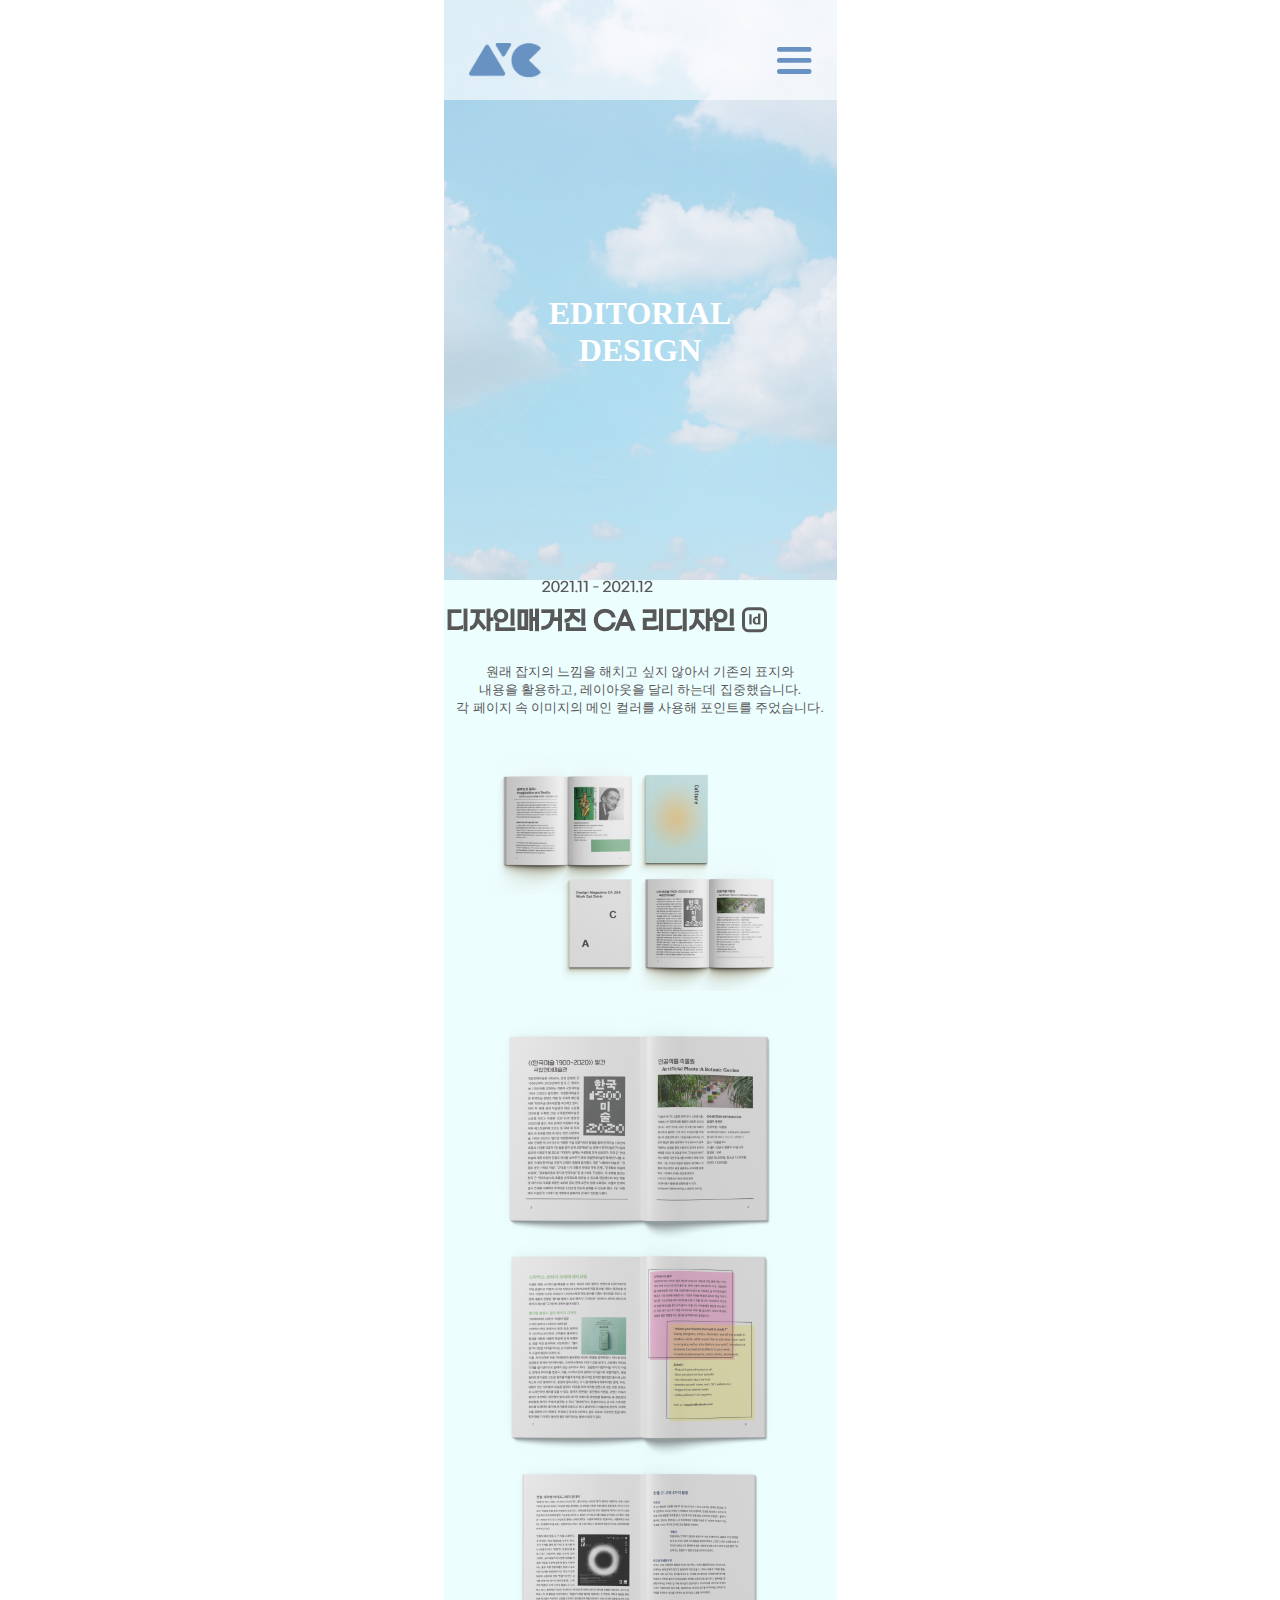
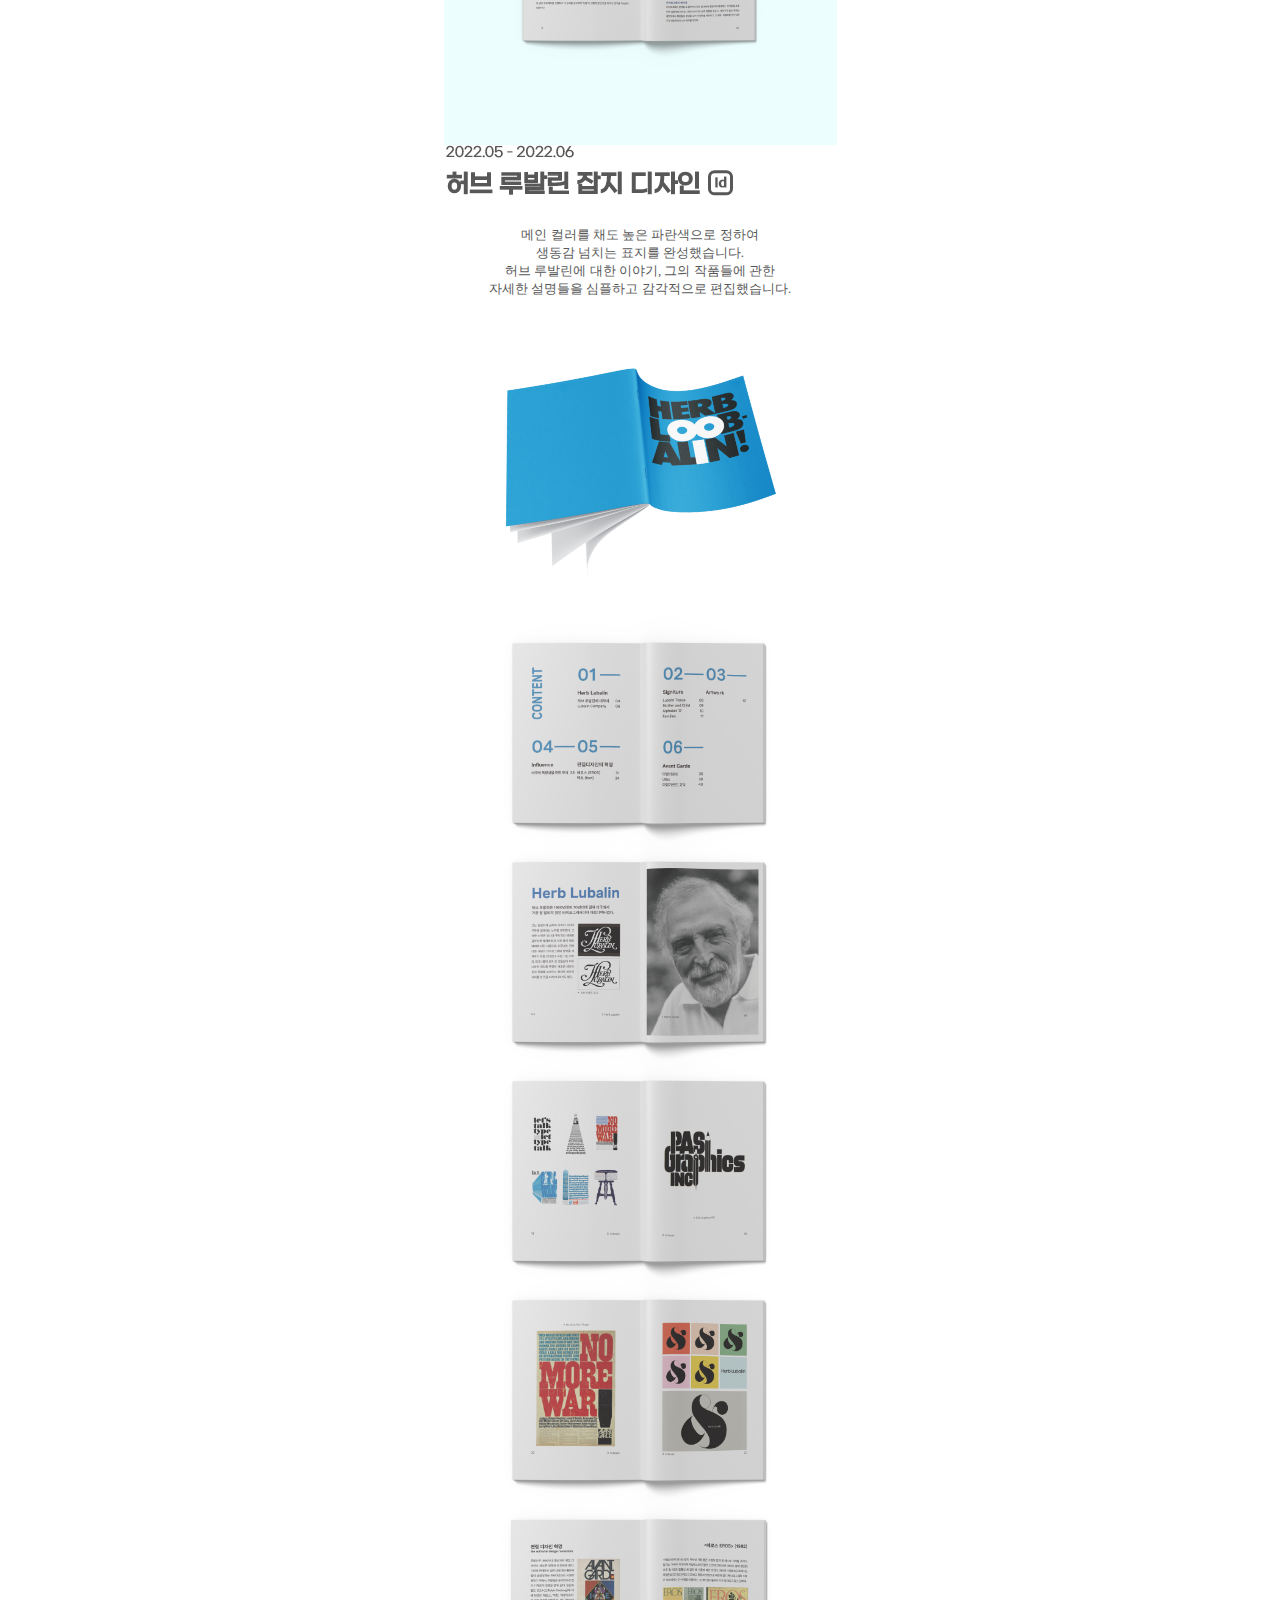
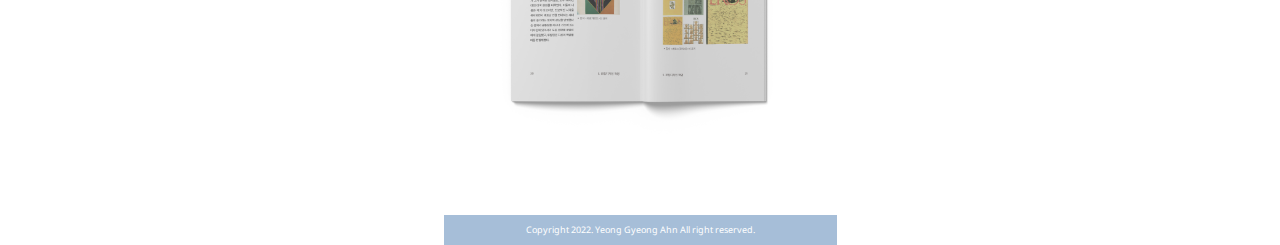
==== editorial_m1.html @ 8787ca1f "Add files via upload" ====
<!DOCTYPE html>
<html lang="ko">
<head>
    <meta charset="UTF-8">
    <meta http-equiv="X-UA-Compatible" content="IE=edge">
    <meta name="viewport" content="width=device-width, initial-scale=1.0">
    <title>안영경</title>
    <link rel="stylesheet" href="master_m.css">
    <link rel="shortcut icon" type="image/x-icon" href="/img/농담곰.svg">
</head>
<body>
    <div id="wrap">
        <div class="ed_subpage">
            <nav class="nav">
                <h2 class="logo">
                    <a href="/index_m.html"><img src="/img/logo.png" alt="logo" width="72.05px" height="35.44px"></a>
                </h2>
                <div class="bt">
                    <img src="/img/menu_button.png" alt="button" >
                </div>
            </nav>
            
            <div class="sub_maincontent">
                <h1 class="sub-title">EDITORIAL<br>DESIGN</h1>
            </div>
            
        </div> 
        
        <div class="ca">
            <div class="ca_tilte">
                <img src="/img/ca_title_m.png" alt="ca_tilte">
            </div>
            <div class="ca_p">
                <p>
                    원래 잡지의 느낌을 해치고 싶지 않아서 기존의 표지와<br>
                    내용을 활용하고, 레이아웃을 달리 하는데 집중했습니다.<br>
                    각 페이지 속 이미지의 메인 컬러를 사용해 포인트를 주었습니다.  
                </p>
            </div>
            
        </div>
        <div class="hub">
            <div class="hub_tilte">
                <img src="/img/hub_title.png" alt="hub_tilte">
            </div>

            <div class="hub_p">
                <p>
                    메인 컬러를 채도 높은 파란색으로 정하여<br>
                    생동감 넘치는 표지를 완성했습니다.<br> 
                    허브 루발린에 대한 이야기, 그의 작품들에 관한<br> 
                    자세한 설명들을 심플하고 감각적으로 편집했습니다.
                </p>
            </div>

        </div>

    </div> 

    
    
   
 
<!-- -------------------------footer----------------------- -->
    <div class="footer">
        <p class="f-text">Copyright 2022. Yeong Gyeong Ahn All right reserved.</p>
    </div> 
    

<!-- -------------------------menu-------------------------- -->
    <div id="menu">
        <ul>
            <li><a href="identity_m1.html">IDENTITY</a></li>
            <li><a href="package_m1.html">PACKAGE</a></li>
            <li><a href="web_m1.html">WEB/UI</a></li>
            <li><a href="editorial_m1.html">EDITORIAL</a></li>
        </ul>
        <div class="x"></div>
    </div>

<!-- -------------------------menu-------------------------- -->

    <script src="https://ajax.googleapis.com/ajax/libs/jquery/1.12.4/jquery.min.js"></script>
    <script>
        $(".bt").click(function(){
            $("#menu").css("display","block")
        });

        $(".x").click(function(){
            $("#menu").css("display","none")
        });
        

    </script>



</body>
---- master_m.css ----
@import url('https://webfontworld.github.io/gmarket/GmarketSans.css');
@import url('https://fonts.googleapis.com/css2?family=Noto+Sans:wght@100;200;300;400;500;600&display=swap');


*{
    margin: 0;
    padding: 0;
    text-decoration: none;
    list-style-type: none;
}
a {text-decoration: none; }

/** ----------------<menu>-------------------------------- **/
#menu {
    width: 393px;
    height: 200px;
    background: rgba(255, 255, 255, 0.716);
    position: absolute;
    z-index: 1000;
    left: 50%;
    top: 200px;
    transform: translate(-50%,-50%);
    box-shadow: 0 0 0 1.5px #6892C2 inset;
    display: none;
    
}
#menu ul {
    float: right;
    position: relative;
    top: 12%;
    right: 25px;
    text-align: right;
}
#menu ul li {
    padding-bottom: 20%;

}
#menu ul li a{
    font-size: 16px; 
    font-weight: 700;
    color: #6892C2;
    font-family: 'GmarketSans';


}

#menu ul li a:hover{
    color: #436388;
}


.x {
    width: 30px;
    height: 30px;
    float: left;
    position: absolute;
    bottom: 0;
    background: #6892C2;
}

.bt{
    position: relative;
    float: right;
    top: 47px;
    right: 25px;
    
    
}

/** ----------------<menu>-------------------------------- **/


#wrap{
    width: 393px; margin: 0 auto;
}

.mainpage{
    width: 100%;
    height: 580px;
    background-image: url(img/bg_main.png);
    background-repeat: no-repeat;
    background-size: 393px 580px;

}

/** 네비게이션 적용 **/

.nav{
    width: 100%;
    height: 100px;
    background-color: rgba(255, 255, 255, 0.622);
    position: relative;
}

.logo{
    float: left;
    position: absolute;
    left: 25px;
    top: 43px;

}





/** 콘텐츠 적용 **/

.maincontent{
    width: 100%;
    height: 40px;
    margin: 0 auto;
    position: relative;
    left: 60%;
    top: 40%;
    transform: translate(-50%,-50%);
    
    
}

.main-title{
    font-size: 32px;
    text-align: center;
    position: absolute;
    color: white;
    font-family: 'GmarketSans';
   
    
    
   
}
#content {
    width: 393px;
    height: 1400px;
    margin: 0 auto;
    position: relative;
}
.contentbg{

    height: 1420px;
    display: block;
    position: absolute;
    
   
    
    
}



.mebox{
    width: 393px;
    height: 270px;
    
}

.about{
    color:#6892C2;
    font-family: 'GmarketSans';
    font-weight: 700;
    font-size: 20px;
    text-align: center;
    padding-top: 50px;
    
}

.me{
    margin: 0 auto;
    width: 293px;
    height: 100px;
    display: flex;
    position: relative;
    padding-top: 50px;
    

    
}
.me li {
    width: 33.3333%;
    
    
    
}



.info_h {
    width: 100%;
    height: 100%;
    
    
}
.info_h h2 {
    padding-left: 20px;
}

.info{
    color:#6892C2;
    font-family: 'GmarketSans';
    font-weight: 700;
    font-size: 14px;
    letter-spacing: -0.03em;
    line-height: 25px;
}

.con{ 
    color:#6892C2;
    font-family: 'GmarketSans';
    font-weight: 500;
    font-size: 13px;
    letter-spacing: -0.03em;
    line-height: 25px;
}


/* ----------------------edu------------------------ */  
 

.edu_bg {
    width: 393px;
    height: 495px;
    
    position: relative;
    
    
    

}

.edu_main {
    width: 393px;
    height: 200px;
    
    display: flex;
    
    
}

.edu_main li {
    width: 50%;
    padding-top: 95px;
    
    
    
}

.edu_main h2 {
    display: block;
    
}
.edu_main p {
    display: block;
    line-height: 20px;
}

.education {
    color:#6892C2;
    font-family: 'GmarketSans';
    font-weight: 700;
    font-size: 15px;
    text-align: center;
    

}


.con02 {
    line-height: 20px;
 
}

/* ----------------------awd------------------------ */

.awd{
    width: 393px;
    height: 135px;
    display: flex;
    
}
.awd li {
    width: 50%;
    padding-top: 35px;
}

.awd h2{
    display: block;
}

.awd p {
    display: block;
}

.award{
    color:#6892C2;
    font-family: 'GmarketSans';
    font-weight: 700;
    font-size: 15px;
    text-align: center;
    padding-right: 20px;
    
}

.con03{
     line-height: 20px;
}

/* ----------------------lic------------------------ */

.lic{
    width: 393px;
    height: 135px;
    display: flex;
    
}

.lic h2{
    display: block;
    padding-right: 10px;
}

.lic p {
    display: block;
}

.lic li {
    width: 50%;
    padding-top: 35px;

}

.license {
    color:#6892C2;
    font-family: 'GmarketSans';
    font-weight: 700;
    font-size: 15px;
    text-align: center;
   
}

.con04{
    line-height: 20px;
}

/* ----------------------skill------------------------ */

.skill {
    width: 393px;
    height: 200px;
    
    
}

.skl{
    color:#6892C2;
    font-family: 'GmarketSans';
    font-weight: 700;
    font-size: 15px;
    text-align: center;
        height: 50px;
        padding-top: 85px;
    
}

.skill_img{
    margin: auto; display: block;
}
/* ----------------------preview------------------------ */
.preview {
    width: 100%;
    
}

.pre{
    color:#6892C2;
    font-family: 'GmarketSans';
    font-weight: 700;
    font-size: 15px;
    text-align: center;
    padding-top: 125px;
    padding-bottom: 40px;
}

.group1{
    width: 323px;
    height: 100px;
    display: flex;
    position: relative;
    margin: 0 auto;
}

.group2{
    text-align: center;
    
}
.box1 {
    margin: 0 auto;
    position: relative;
    width: 140px;
    height: 80px;
    
}

.p_iden{
    margin-right: 40px;
    display: block;
    position: absolute;
    border-radius: 10px;
}
.p_a {
    display: block;
    width: 140px;
    height: 80px;
    text-align: center;
    margin: 0 auto;
    opacity: 0;
}

.p_a:hover {
    opacity: 1;
}

.p_bg{
    width: 140px;
    height: 80px;
    background: rgba(104, 146, 194, 0.205);
    position: absolute;
    border-radius: 10px;
    
 }
 .box1 h2 {
    position: absolute; 
    left: 50%;
    top: 50%;
    transform: translate(-50% , -50%);
    z-index: 1000;
    font-size: 12px;
    color: #fff;
    font-family: 'GmarketSans';
    font-weight: 500;
}
 
 

/** 푸터 **/
.footer{
    width: 393px;
    height: 30px;
    background-color: #A6BED8;
    margin: 0 auto;
}

.f-text{
    color: #fff;
    font-family: 'Noto Sans', sans-serif;
    text-align: center;
    font-size: 9px;
    padding-top: 8px;

}

/** 아이덴티티 ----------------------------------------------------0-0-0-0-0-------------------**/

.subpage{
    width: 393px;
    height: 580px;
    background-image: url(img/sub01_bg.png);
    background-repeat: no-repeat;
    background-size: cover;
}

.sub_maincontent{
    width: 100%;
    height: 73.33px;
    margin: 0 auto;
    position: relative;
    left: 50%;
    top: 40%;
    transform: translate(-50%,-50%);
    
}
.sub_maincontent h1 {
    display: block;
}
.sub-title{
    font-size: 32px;
    text-align: center;
    position: relative;
    color: white;
    font-family: 'GmarketSans';
    margin: 0 auto;
    
   
    
}

.sajo{
    width: 393px;
    height: 820px;
    margin: 0 auto;
    
}

.sajo-t{
    text-align: center;
    padding-top: 40px;
}

.s-con{
    color: #6885C3;
    font-size: 12px;
    font-family: 'GmarketSans';
    font-weight: 500;
    text-align: center;
    
    line-height: 19px;
}

.s-img01{
    text-align: center;
    padding-top: 43px;
}

.slogo-info{
    color: #6885C3;
    font-size: 13px;
    font-family: 'GmarketSans';
    font-weight: 500;
    text-align: center;
    line-height: 20px;
    padding-top: 32px;
}

.logo-info2{
    display: flex;
    
}

.s-color{
    color: #6885C3;
    font-size: 24px;
    font-family: 'GmarketSans';
    font-weight: 510;
    margin-left: 637px;
    padding-right: 275px;
}
.s-grid{
    color: #6885C3;
    font-size: 24px;
    font-family: 'GmarketSans';
    font-weight: 510;
}

.sj-color{
    display: flex;
    margin-left: 643px;
   
}

.scode{
    color: #6885C3;
    font-size: 22px;
    font-family: 'GmarketSans';
    font-weight: 500;
    line-height: 55px;
    padding-left: 12px;
}

.s-img02{
    text-align: center;
    padding-top: 68px;
}

.sajo-m{
    width: 100%;
    height: 865px;
    padding-top: 45px;
    text-align: center;
}


/* -----------f------------------------ */

.frisch {
    width: 393px;
    height: 878px;
    margin: 0 auto;

}

.fri-t{
    text-align: center;
    padding-top: 40px;
    
}

.f-con{
color: #66A267;
    font-size: 13px;
    font-family: 'GmarketSans';
    font-weight: 500;
    text-align: center;
    line-height: 20px;
    padding-top: 30px;
}

.f-img01{
    text-align: center;
    padding-top: 43px;
   
}

.flogo-info{
    color: #66A267;
    font-size: 13px;
    font-family: 'GmarketSans';
    font-weight: 500;
    text-align: center;
    padding-top: 30px;
    line-height: 20px;
}

.f-color{
    color: #66A267;
    font-size: 24px;
    font-family: 'GmarketSans';
    font-weight: 510;
    margin-left: 637px;
    padding-right: 275px;
}
.f-grid{
    color: #66A267;
    font-size: 24px;
    font-family: 'GmarketSans';
    font-weight: 510;
}

.f-img02{
    text-align: center;
    padding-top: 57px;
   
}

.fri-m{
    width: 100%;
    height: 203px;
    text-align: center;
    padding-top: 40px;
  
}

/** 패키지-------------------------0-00------------------------------------------- **/

.p_subpage{
    width: 100%;
    height: 580px;
    background-image: url(img/sub02_bg.png);
    background-repeat: no-repeat;
    background-size: cover;
}

.lush {
    width: 393px;
    height: 765px;
    margin: 0 auto;
}

.lush-img01{
    width: 393px;
    height: 355px;
    background-image: url(img/lush_img01_m.png);
    background-repeat: no-repeat;
    background-size: auto;
    
}

.lush-title{
    padding-top: 40px;
    margin: 0 auto;
    display: block;

    
}

.lush-info{
    color: #7E6361;
    font-size: 13px;
    font-family: 'GmarketSans';
    font-weight: 500;
    line-height: 18px;
    text-align: center;
    padding-top: 30px;
    
}

.lush-img02{
    width: 393px;
    height: 233px;
    background-image: url(img/lush_img02_m.png);
    background-repeat: no-repeat;
    background-size: cover;
    margin: 0 auto;
}

.lush-con{
    display: block;
    margin: 0 auto;
    padding-top: 10px;
}


.box{
    color: #7E6361;
    font-size: 13px;
    font-family: 'GmarketSans';
    line-height: 18px;
    font-weight: 500;
    text-align: left;
    padding-top: 10px;
    padding-left: 54px;
    
}



.lush-img03{
    width: 393px;
    height: 177px;
    margin: 0 auto;
   
    
}

.pl{
    width: 393px;
    height: 536px;
    background-image: url(img/pl_img_m.png);
    margin: 0 auto;
}

.pl-title{
    text-align: center;
    padding-top: 40px;

}

.person{
    text-align: center;
    padding-top: 25px;
    
}

.pl-info{
    color: #BB9F9B;
    font-size: 13px;
    font-family: 'GmarketSans';
    font-weight: 500;
    text-align: center;
    padding-top: 10px;
    line-height: 18px;
}

.betrue{
    width: 393px;
    height: 702px;
    background-image: url(img/betrue_img01.png);
    
    margin: 0 auto;
}

.b-title{
   display: block;
   margin: 0 auto;
   padding-top: 40px;
}

.be-info{
    color: #7E523B;
    font-size: 13px;
    font-family: 'GmarketSans';
    font-weight: 500;
    line-height: 17px;
    text-align: center;
    padding-top: 30px;
    
}

.logo-info3{
    
    padding-top: 22px;
    
}

.logo-info3 img {
    display: block;
    margin: 0 auto;
}

.betrue_img2 {
    width: 393px;
    padding-top: 10px;
    
}

.betrue_img2 img {
    display: block;
    margin: 0 auto;
}

/** 웹디자인 **/

.w_subpage{
    width: 100%;
    height: 580px;
    background-image: url(img/sub03_bg.png);
    background-repeat: no-repeat;
    background-size: cover;
}

.paris{
    width: 393PX;
    height: 482px;
    background-color: #FFFBF2;
    margin: 0 auto ;
}


.pbtitle{
    padding-top: 40px;
    
}
.pbtitle img {
    display: block;
    margin: 0 auto;
}

.pb-info{
    color: #665A4A;
    font-size: 13px;
    font-family: 'GmarketSans';
    font-weight: 500;
    line-height: 18px;
    text-align: center;
    padding-top: 19px;
    
}

.pb-site{
    color: #665A4A;
    font-size: 8px;
    font-family: 'GmarketSans';
    font-weight: 500;
    text-align: right;
    padding-right: 63px;
    padding-top: 20px;
    
}

.pb-img01{
    text-align: center;
    padding-top: 6px;
}

.pbsub{
    text-align: center;
    
}

.milk{
    width: 393px;
    height: 438px;
    background-image: url(/img/milk_mockup_m.png) ;
    margin: 0 auto;
    
}

.milk_title {
    width: 393px;
    text-align: center;
    padding-top: 40px;

    
}

.milk_title img {
    display: block;
    
}

.milk_s p {
    color: #396CA7;
    font-size: 13px;
    line-height: 18px;
    text-align: center;
    padding-top: 20px;
    font-family: 'GmarketSans';
}


.milk_site p {
    font-size: 8px;
    text-align: right;
    padding-right: 63px;
    padding-top: 20px;
    color: #396CA7;
    font-family: 'GmarketSans';

}

.doing {
    width: 393px;
    height: 688px;
    margin: 0 auto;
    background-image: url(/img/doing_bg.png);

}

.doing_title {
    width: 393px;
    padding-top: 40px;
    
}

.doing_title img {
    display: block;
    margin: 0 auto;
    
    
}

.doing_p {
    padding-top: 20px;
    padding-left: 41px;
}

.doing_p p {
    color: #7986C6;
    font-size: 13px;
    text-align: left;
    font-family: 'GmarketSans';
}

.doing_logo {
    padding-top: 349px;
}
.doing_logo img {
    display: block;
    margin: 0 auto;
}



/** 편집디자인 **/
.ed_subpage{
    width: 100%;
    height: 580px;
    background-image: url(img/sub04_bg.png);
    background-repeat: no-repeat;
    background-size: cover;
}

.ca {
    width: 393px;
    height: 1165px;
    background-image: url(/img/ca_img1_m.png);
    
}


.ca_title img {
    display: block;
    margin: 0 auto;
    padding-top: 40px;
}


.ca_p p{
    font-size: 13px;
    line-height: 18px;
    font-weight: 500;
    text-align: center;
    padding-top: 20px;
    color: #585858;
    font-family: 'GmarketSans';
}


.hub {
    width: 393px;
    height: 1670px;
    background-image: url(/img/hub_img1_m.png);

}


.hub_title img {
    display: block;
    margin: 0 auto;
    padding-top: 40px;
}

.hub_p {
    font-size: 13px;
    line-height: 18px;
    font-weight: 500;
    text-align: center;
    padding-top: 20px;
    color: #585858;
    font-family: 'GmarketSans';

}







/** ----------------scroll-------------------------------- **/

.scroll-down{z-index: 11; position: absolute; width: 15px; height: 30px; left: 50%;
    transform: translate(-50%, -150%);  opacity: 80%;
    border: 0.4px solid #fff; border-radius: 30px; }

.scroll-down::before, .scroll-down::after{content: ''; position: absolute;
                   top: 20%; left: 50%; border: 0.1px solid #fff;
                   height: 8px; width: 8px;
                   transform: translate(-50%, -50%) rotate(45deg);
                   border-top: transparent; border-left: transparent;
                   animation: MoveArrow 1.4s ease-in-out infinite; }

@keyframes MoveArrow{0%{opacity: 0;} 30%{opacity: 1;} 60%{opacity: 1;}
                   100%{opacity: 0; top: 90%;} }
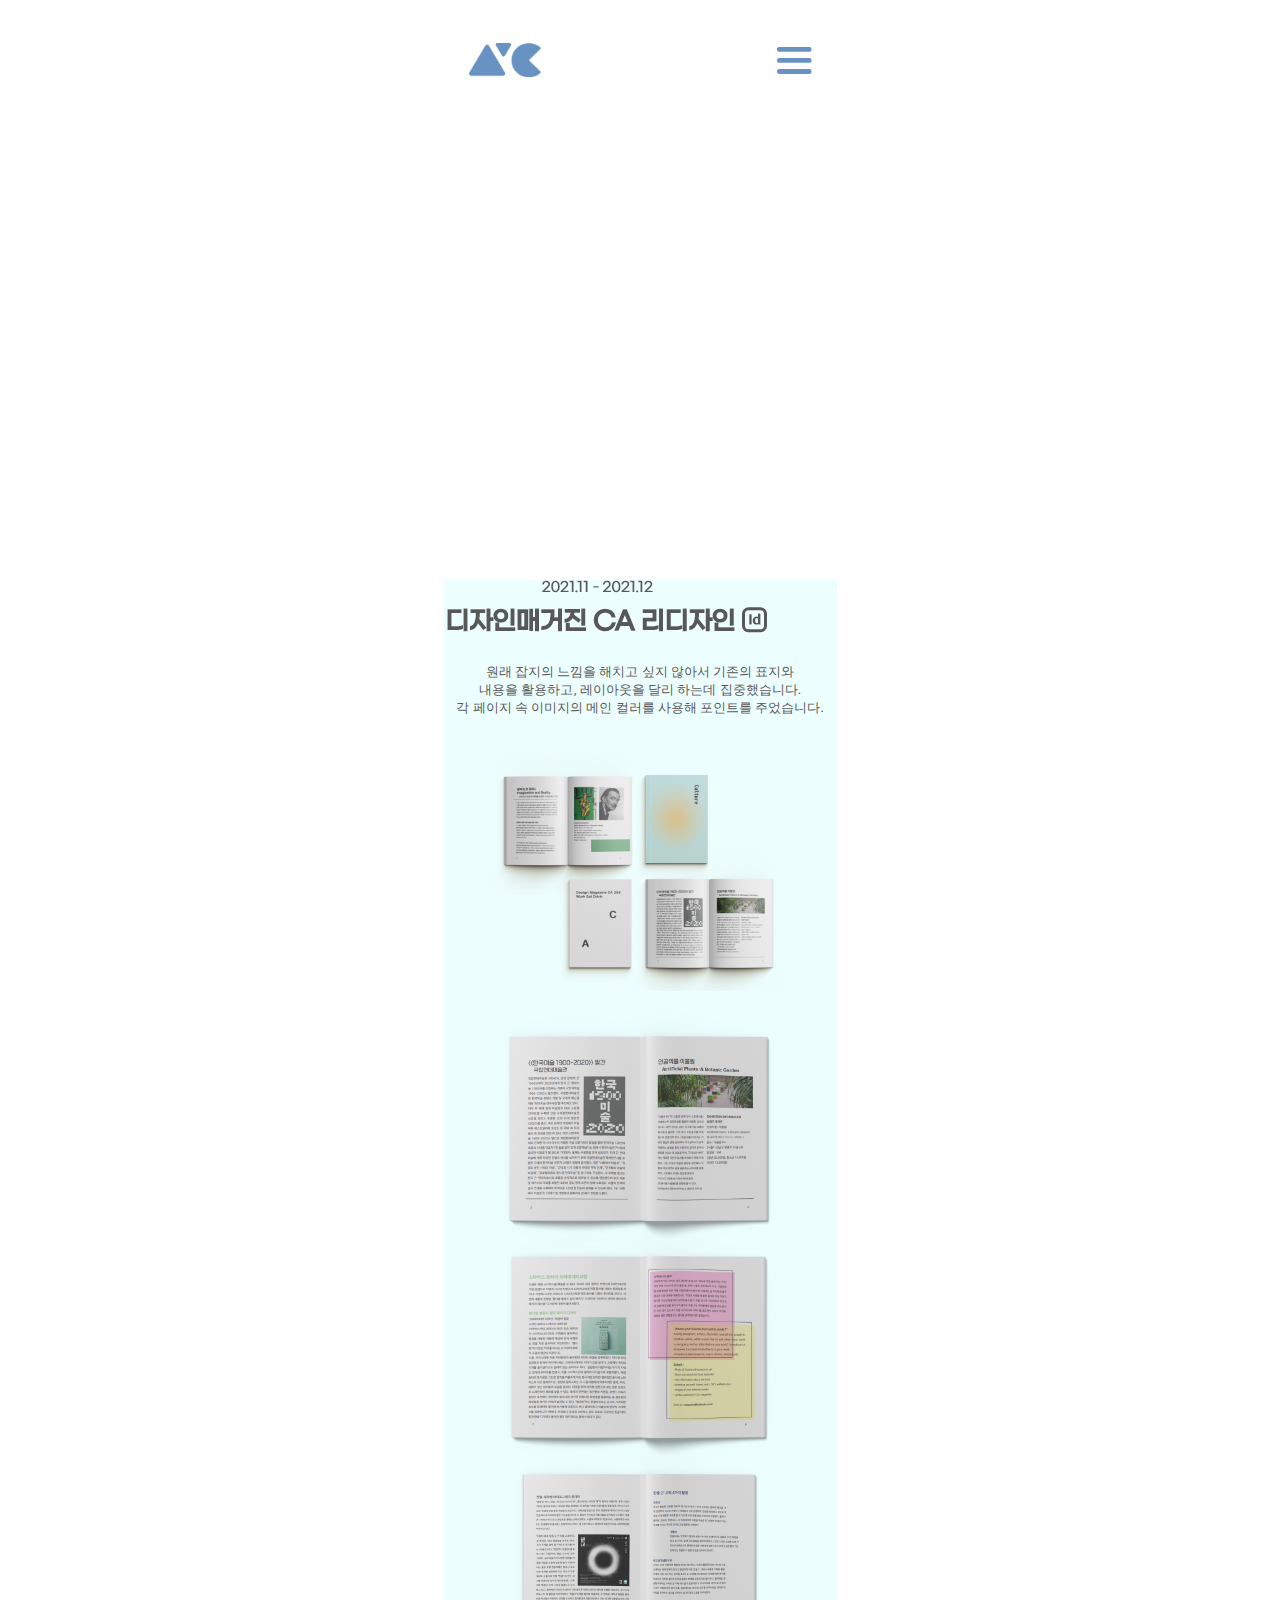
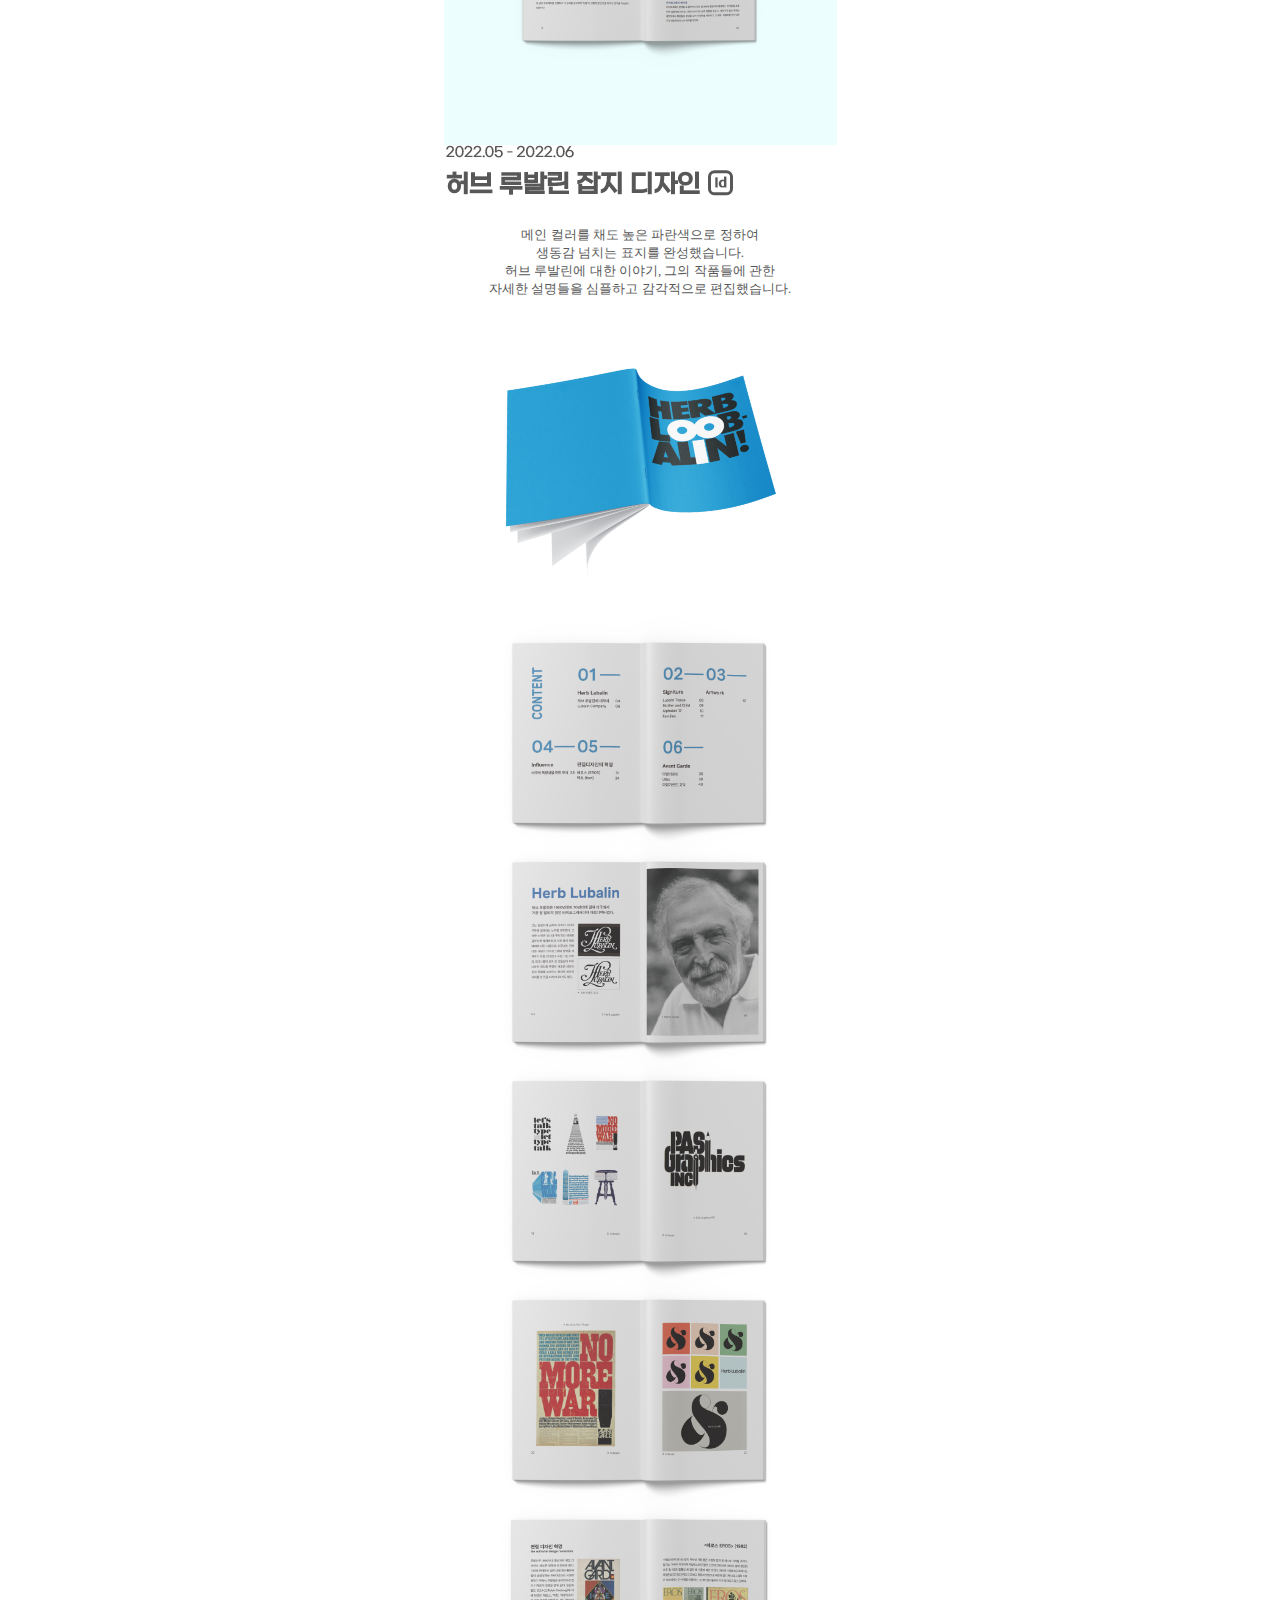
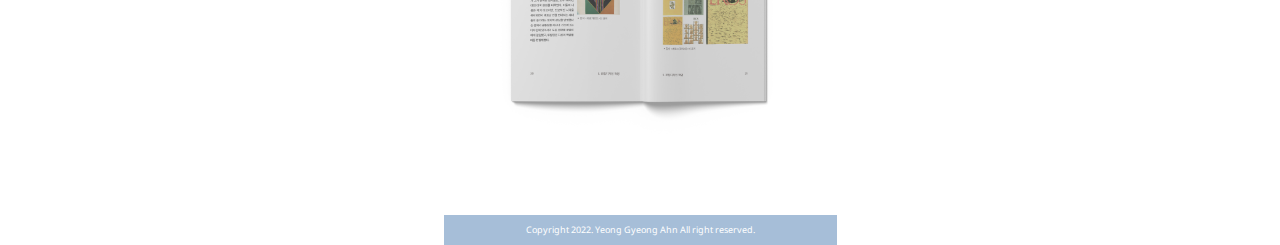
==== commit 17c5cb75: "Add files via upload" ====
--- a/editorial_m1.html
+++ b/editorial_m1.html
@@ -4,7 +4,7 @@
     <meta charset="UTF-8">
     <meta http-equiv="X-UA-Compatible" content="IE=edge">
     <meta name="viewport" content="width=device-width, initial-scale=1.0">
-    <title>안영경</title>
+    <title>EDITORIAL DESIGN</title>
     <link rel="stylesheet" href="master_m.css">
     <link rel="shortcut icon" type="image/x-icon" href="/img/농담곰.svg">
 </head>
--- a/master_m.css
+++ b/master_m.css
@@ -463,7 +463,7 @@
 .subpage{
     width: 393px;
     height: 580px;
-    background-image: url(img/sub01_bg.png);
+    background-image: url(img/sub01_mbg.png);
     background-repeat: no-repeat;
     background-size: cover;
 }
@@ -653,7 +653,7 @@
 .p_subpage{
     width: 100%;
     height: 580px;
-    background-image: url(img/sub02_bg.png);
+    background-image: url(img/sub02_mbg.png);
     background-repeat: no-repeat;
     background-size: cover;
 }
@@ -811,7 +811,7 @@
 .w_subpage{
     width: 100%;
     height: 580px;
-    background-image: url(img/sub03_bg.png);
+    background-image: url(img/sub03_mbg.png);
     background-repeat: no-repeat;
     background-size: cover;
 }
@@ -953,7 +953,7 @@
 .ed_subpage{
     width: 100%;
     height: 580px;
-    background-image: url(img/sub04_bg.png);
+    background-image: url(img/sub04_mbg.png);
     background-repeat: no-repeat;
     background-size: cover;
 }
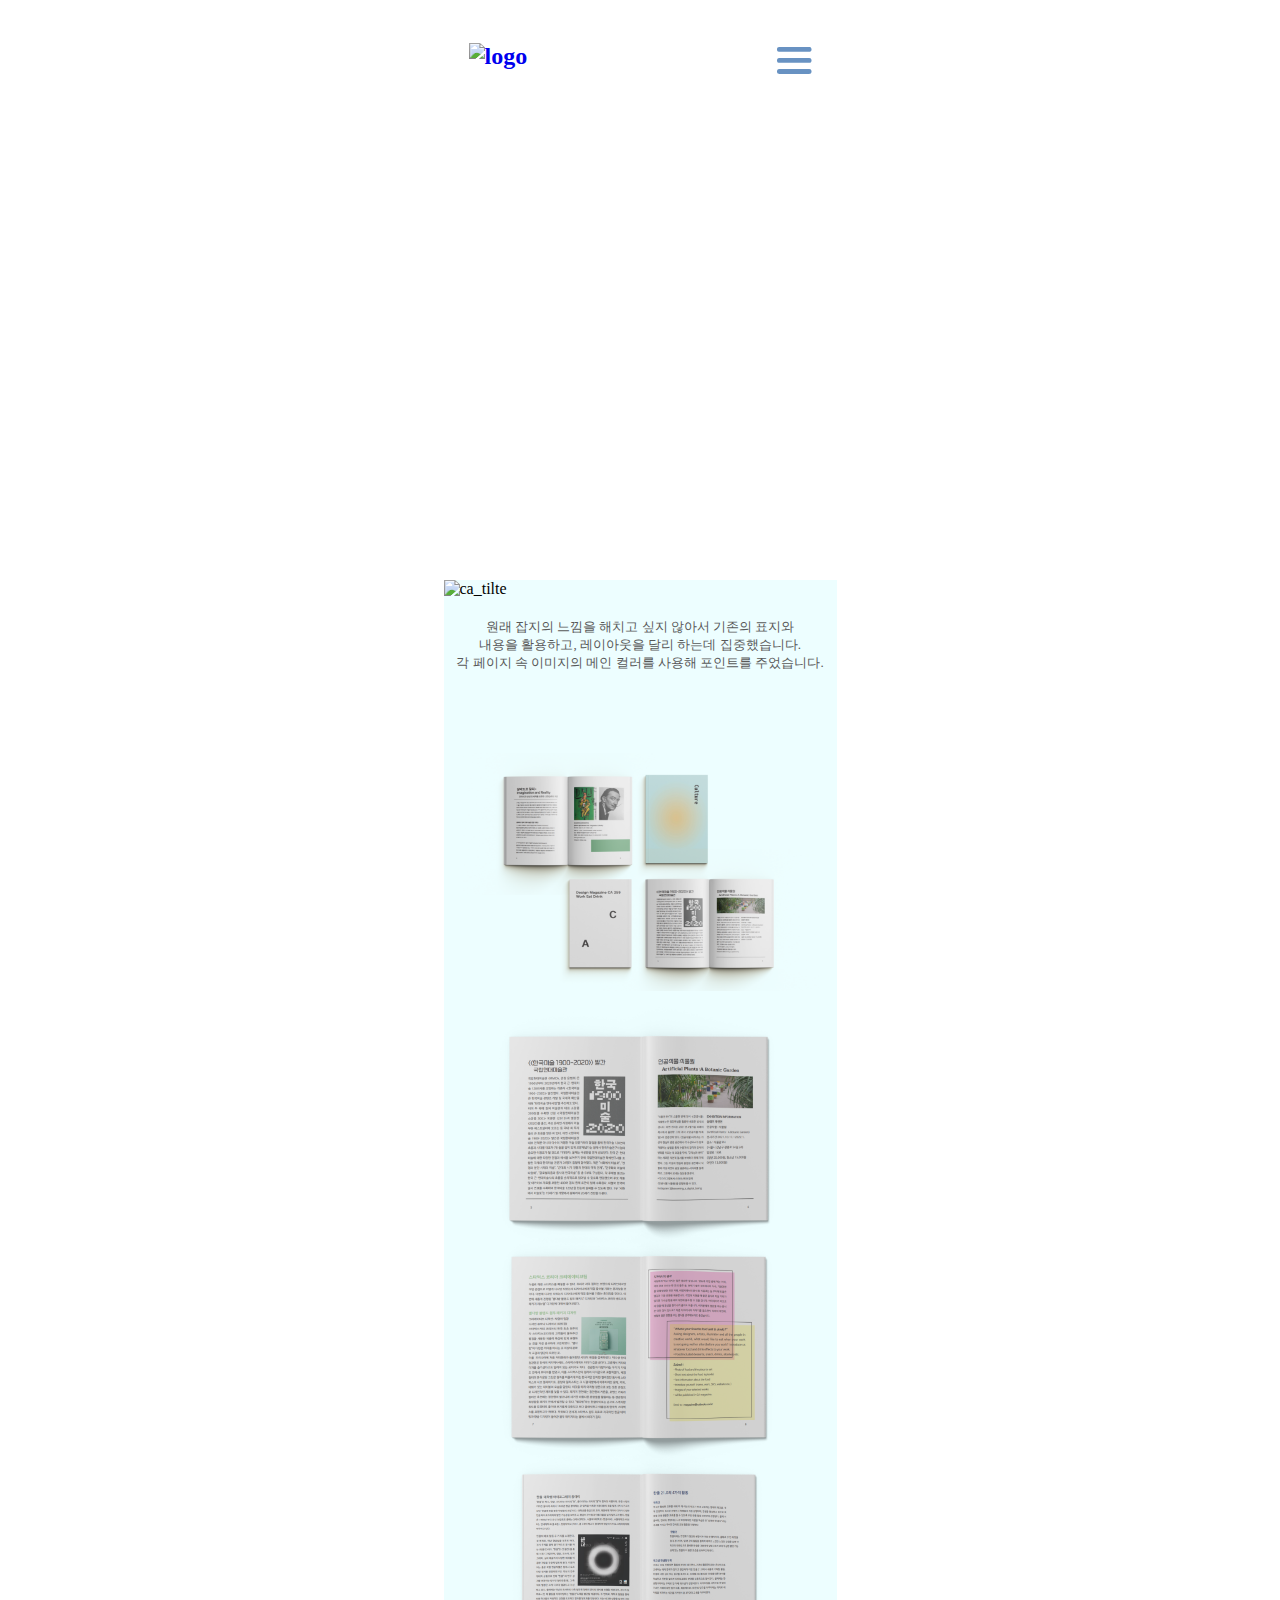
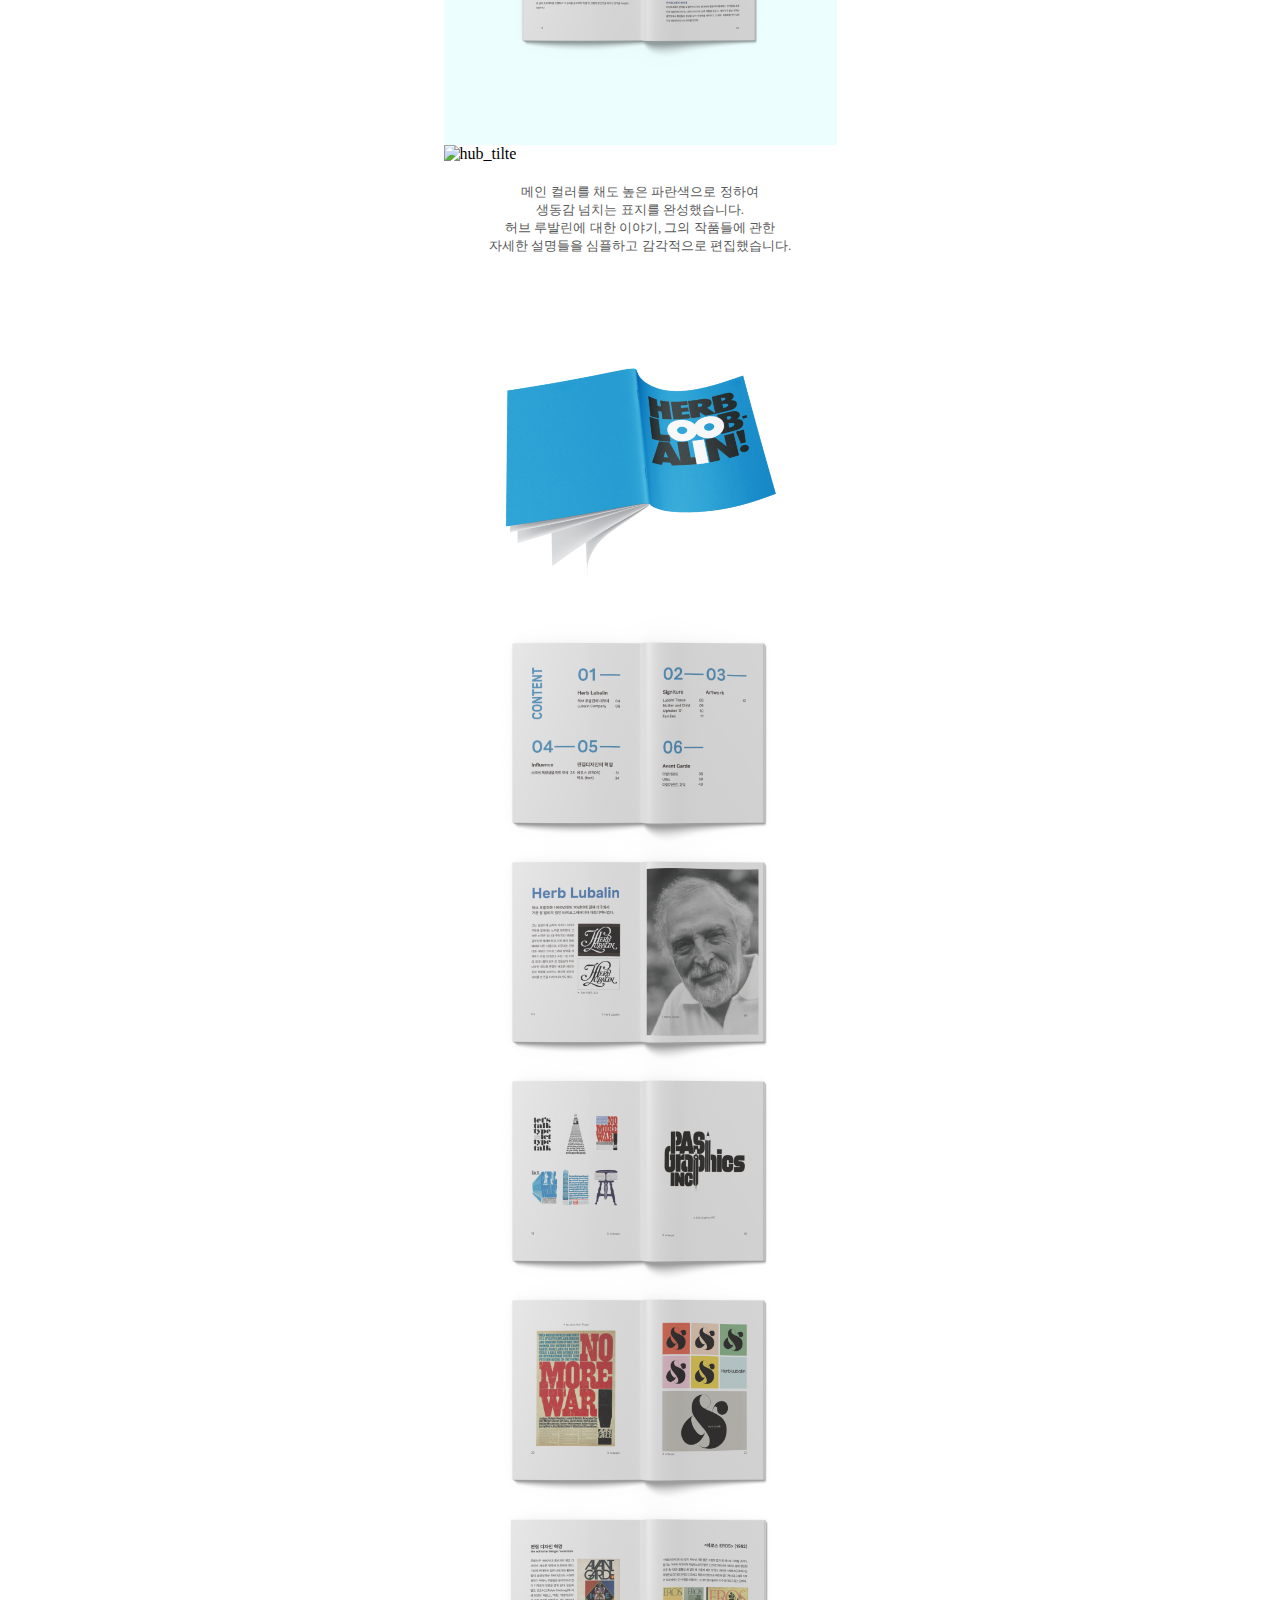
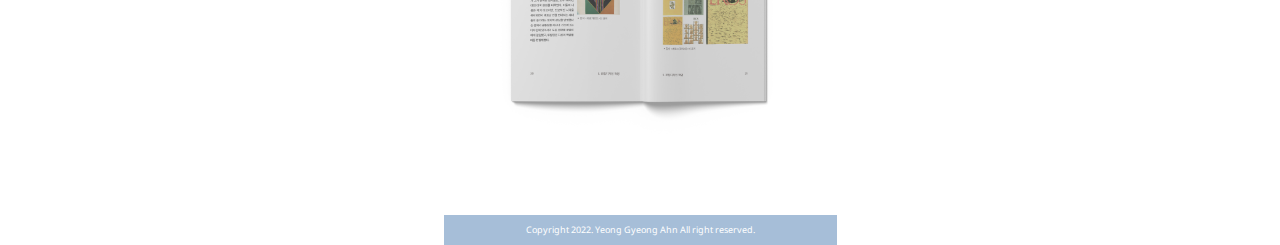
==== commit 2600dc97: "Update editorial_m1.html" ====
--- a/editorial_m1.html
+++ b/editorial_m1.html
@@ -13,7 +13,7 @@
         <div class="ed_subpage">
             <nav class="nav">
                 <h2 class="logo">
-                    <a href="/index_m.html"><img src="/img/logo.png" alt="logo" width="72.05px" height="35.44px"></a>
+                    <a href="/index_m.html"><img src="/img/logo_m.png" alt="logo" width="72.05px" height="35.44px"></a>
                 </h2>
                 <div class="bt">
                     <img src="/img/menu_button.png" alt="button" >
@@ -28,7 +28,7 @@
         
         <div class="ca">
             <div class="ca_tilte">
-                <img src="/img/ca_title_m.png" alt="ca_tilte">
+                <img src="/img/ca_mtitle.png" alt="ca_tilte">
             </div>
             <div class="ca_p">
                 <p>
@@ -41,7 +41,7 @@
         </div>
         <div class="hub">
             <div class="hub_tilte">
-                <img src="/img/hub_title.png" alt="hub_tilte">
+                <img src="/img/hb_mtitle.png" alt="hub_tilte">
             </div>
 
             <div class="hub_p">
@@ -95,4 +95,4 @@
 
 
 
-</body>+</body>
